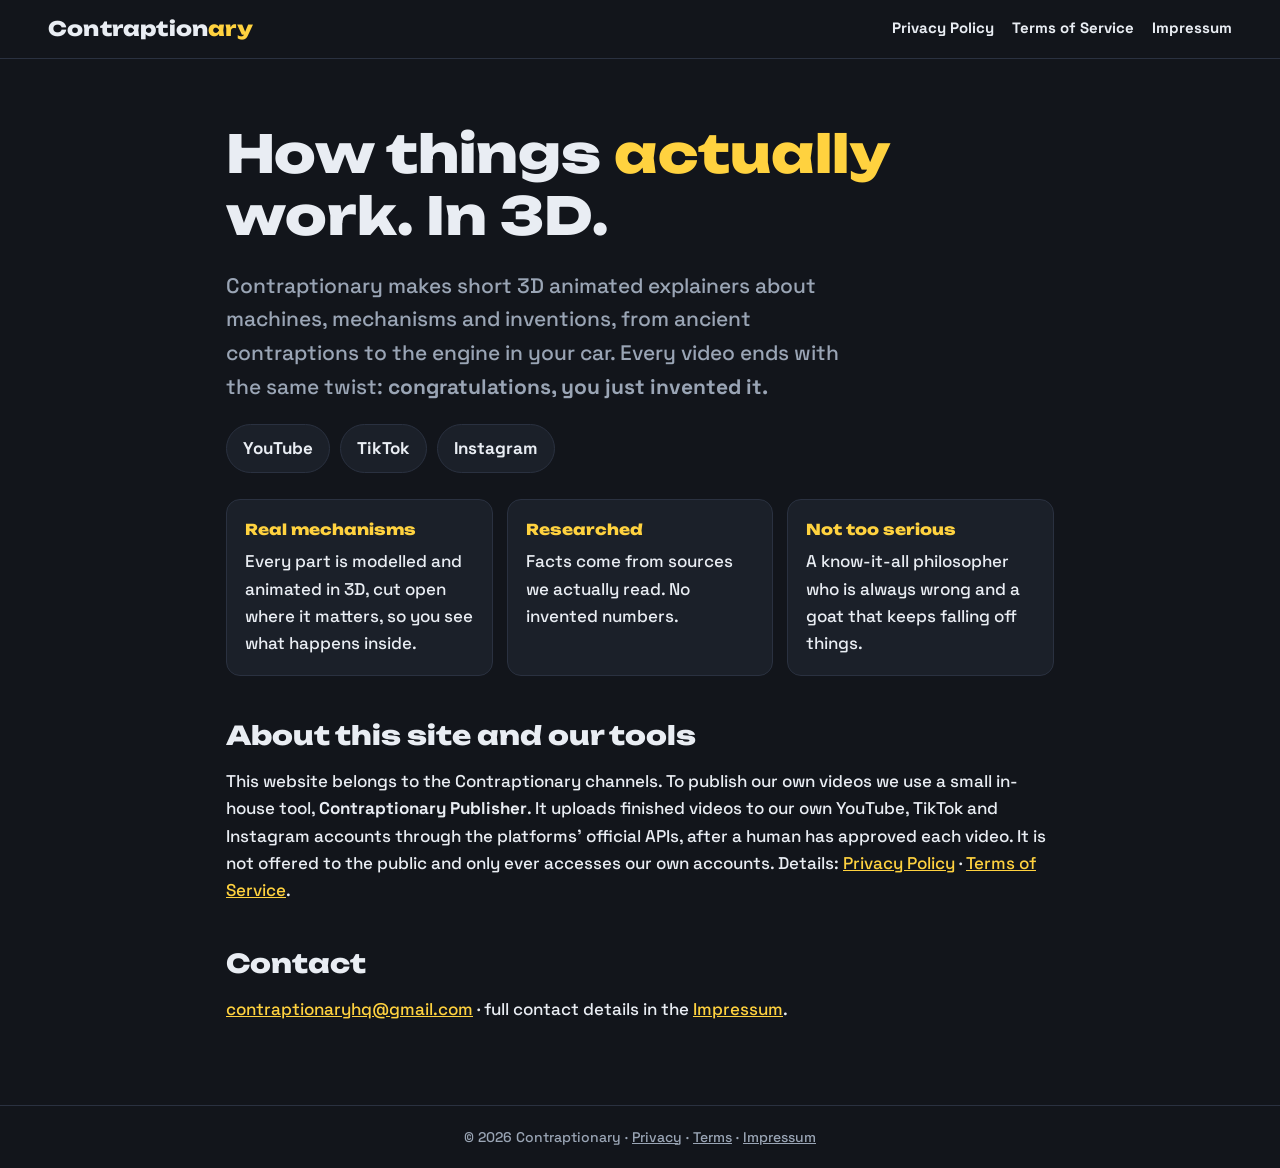
==== index.html @ f8e31d1b "Contraptionary website" ====
<!doctype html>
<html lang="en">
<head>
<meta charset="utf-8">
<meta name="viewport" content="width=device-width, initial-scale=1">
<title>Contraptionary – how things actually work, in 3D</title>
<meta name="description" content="Contraptionary makes short 3D animated explainers about machines, mechanisms and inventions, old and new.">
<link rel="stylesheet" href="style.css">
</head>
<body>
<header class="top">
  <a class="brand" href="index.html">Contraption<span>ary</span></a>
  <nav class="legal" aria-label="Legal">
    <a href="privacy.html">Privacy Policy</a>
    <a href="terms.html">Terms of Service</a>
    <a href="impressum.html">Impressum</a>
  </nav>
</header>

<main class="hero">
  <h1>How things <em>actually</em> work. In 3D.</h1>
  <p class="lead">Contraptionary makes short 3D animated explainers about machines, mechanisms and inventions,
  from ancient contraptions to the engine in your car. Every video ends with the same twist:
  <b>congratulations, you just invented it.</b></p>

  <ul class="channels" aria-label="Channels">
    <li><a href="https://www.youtube.com/@contraptionary">YouTube</a></li>
    <li><a href="https://www.tiktok.com/@contraptionary">TikTok</a></li>
    <li><a href="https://www.instagram.com/contraptionary/">Instagram</a></li>
  </ul>

  <div class="cards">
    <div class="card"><b>Real mechanisms</b>Every part is modelled and animated in 3D, cut open where it matters, so you see what happens inside.</div>
    <div class="card"><b>Researched</b>Facts come from sources we actually read. No invented numbers.</div>
    <div class="card"><b>Not too serious</b>A know-it-all philosopher who is always wrong and a goat that keeps falling off things.</div>
  </div>

  <h2>About this site and our tools</h2>
  <p>This website belongs to the Contraptionary channels. To publish our own videos we use a small in-house tool,
  <b>Contraptionary Publisher</b>. It uploads finished videos to our own YouTube, TikTok and Instagram accounts through
  the platforms' official APIs, after a human has approved each video. It is not offered to the public and only
  ever accesses our own accounts. Details: <a href="privacy.html">Privacy Policy</a> ·
  <a href="terms.html">Terms of Service</a>.</p>

  <h2>Contact</h2>
  <p><a href="mailto:contraptionaryhq@gmail.com">contraptionaryhq@gmail.com</a> · full contact details in the
  <a href="impressum.html">Impressum</a>.</p>
</main>

<footer>© 2026 Contraptionary · <a href="privacy.html">Privacy</a> · <a href="terms.html">Terms</a> · <a href="impressum.html">Impressum</a></footer>
</body>
</html>
---- style.css ----
/* Contraptionary – no external requests (fonts are local, no tracking, no cookies). */
@font-face { font-family: "Unbounded"; src: url("fonts/Unbounded-800.ttf") format("truetype"); font-weight: 800; font-display: swap; }
@font-face { font-family: "Space Grotesk"; src: url("fonts/SpaceGrotesk-500.ttf") format("truetype"); font-weight: 500; font-display: swap; }
@font-face { font-family: "Space Grotesk"; src: url("fonts/SpaceGrotesk-700.ttf") format("truetype"); font-weight: 700; font-display: swap; }

:root {
  --bg: #12151b; --panel: #1b2029; --text: #e9edf3; --muted: #9aa5b5;
  --accent: #ffd23f; --blue: #2680ff; --line: #2a3140;
}
* { box-sizing: border-box; }
html { -webkit-text-size-adjust: 100%; }
body {
  margin: 0; background: var(--bg); color: var(--text);
  font: 500 17px/1.6 "Space Grotesk", system-ui, sans-serif;
}
a { color: var(--accent); }
a:hover { color: #fff; }

header.top {
  display: flex; flex-wrap: wrap; align-items: center; justify-content: space-between; gap: 12px;
  padding: 16px clamp(16px, 5vw, 48px); border-bottom: 1px solid var(--line);
}
.brand { font: 800 20px/1 "Unbounded", sans-serif; color: var(--text); text-decoration: none; letter-spacing: .01em; }
.brand span { color: var(--accent); }
nav.legal { display: flex; flex-wrap: wrap; gap: 6px 18px; font-weight: 700; font-size: 15px; }
nav.legal a { color: var(--text); text-decoration: none; border-bottom: 2px solid transparent; }
nav.legal a:hover, nav.legal a[aria-current="page"] { border-bottom-color: var(--accent); }

main { max-width: 860px; margin: 0 auto; padding: clamp(28px, 6vw, 64px) 16px 64px; }
h1, h2, h3 { font-family: "Unbounded", sans-serif; font-weight: 800; line-height: 1.2; }
h1, h2, h3, main { overflow-wrap: break-word; hyphens: auto; }
code { overflow-wrap: anywhere; }
h1 { font-size: clamp(30px, 6vw, 52px); margin: 0 0 18px; }
h2 { font-size: clamp(20px, 3.4vw, 26px); margin: 44px 0 10px; }
h3 { font-size: 17px; margin: 28px 0 6px; }
.lead { font-size: clamp(18px, 2.4vw, 21px); color: var(--muted); max-width: 640px; }
.hero h1 em { font-style: normal; color: var(--accent); }

.cards { display: grid; grid-template-columns: repeat(auto-fit, minmax(220px, 1fr)); gap: 14px; margin: 26px 0; }
.card { background: var(--panel); border: 1px solid var(--line); border-radius: 14px; padding: 18px; }
.card b { display: block; font-family: "Unbounded", sans-serif; font-size: 15px; margin-bottom: 6px; color: var(--accent); }
.channels { display: flex; flex-wrap: wrap; gap: 10px; margin: 18px 0; padding: 0; list-style: none; }
.channels a {
  display: inline-block; padding: 10px 16px; border-radius: 999px; background: var(--panel);
  border: 1px solid var(--line); color: var(--text); text-decoration: none; font-weight: 700;
}
.channels a:hover { border-color: var(--accent); }

.legaltext p, .legaltext li { color: #d5dbe4; }
.legaltext ul { padding-left: 20px; }
.note { background: var(--panel); border-left: 3px solid var(--blue); padding: 12px 16px; border-radius: 8px; }
.lang { color: var(--muted); font-size: 14px; }
hr { border: 0; border-top: 1px solid var(--line); margin: 48px 0; }

footer { border-top: 1px solid var(--line); padding: 20px 16px; text-align: center; color: var(--muted); font-size: 14px; }
footer a { color: var(--muted); }
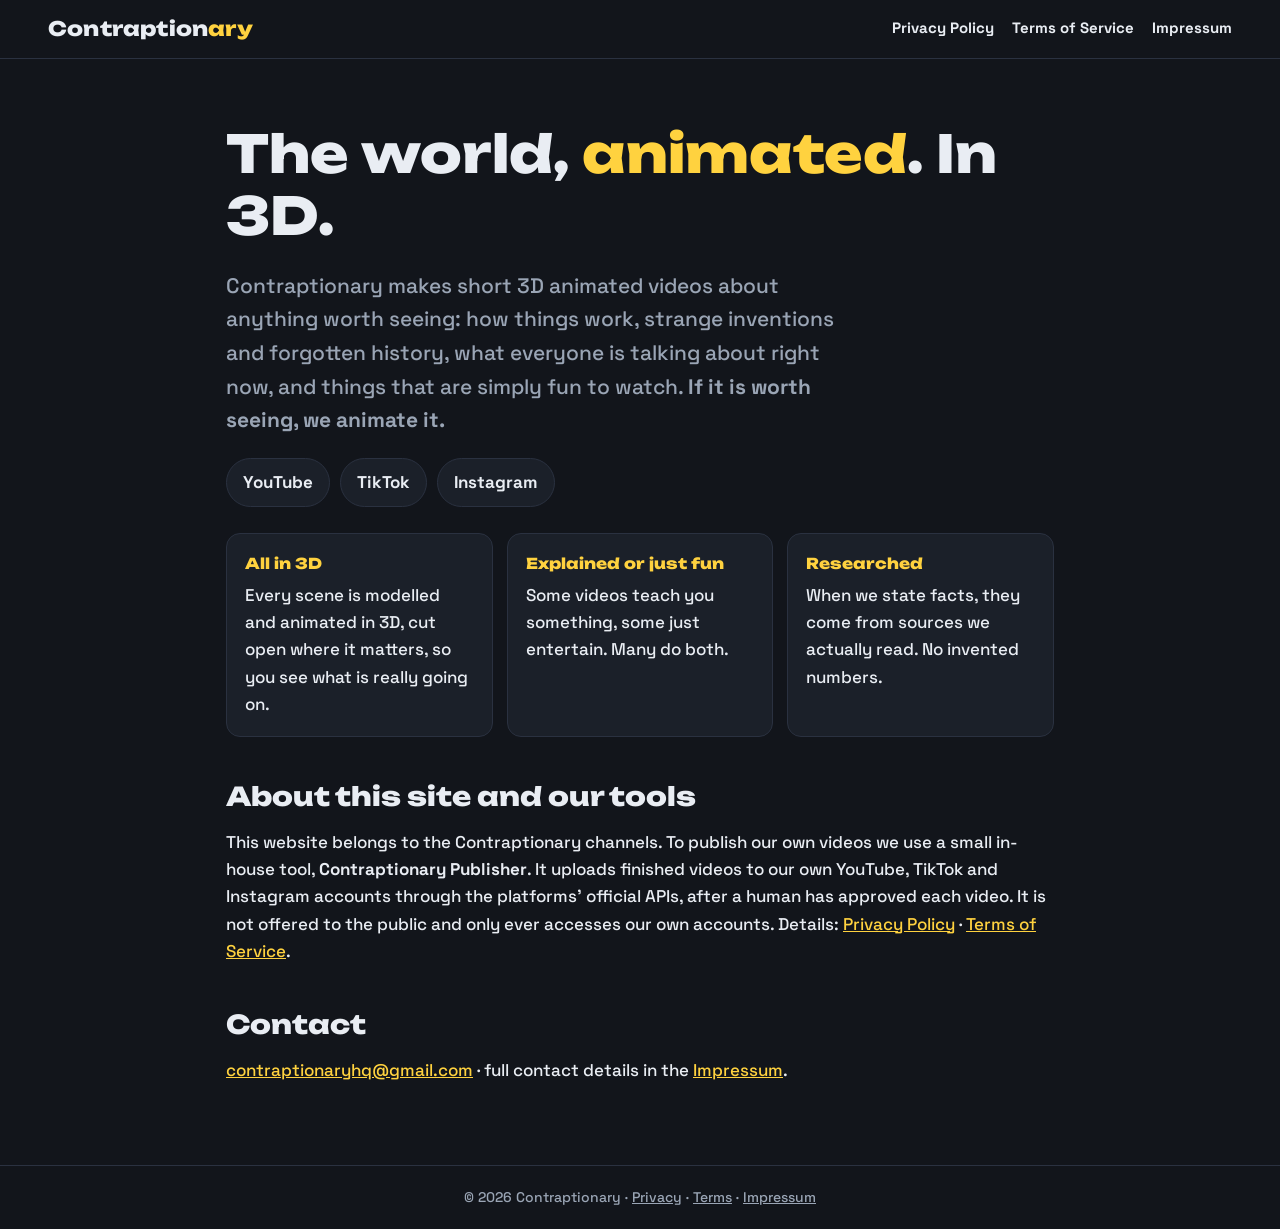
==== commit 41fb2ccc: "Broader channel description" ====
--- a/index.html
+++ b/index.html
@@ -3,8 +3,8 @@
 <head>
 <meta charset="utf-8">
 <meta name="viewport" content="width=device-width, initial-scale=1">
-<title>Contraptionary – how things actually work, in 3D</title>
-<meta name="description" content="Contraptionary makes short 3D animated explainers about machines, mechanisms and inventions, old and new.">
+<title>Contraptionary – the world, animated in 3D</title>
+<meta name="description" content="Contraptionary makes short 3D animated videos: how things work, strange history, trends and pure entertainment.">
 <link rel="stylesheet" href="style.css">
 </head>
 <body>
@@ -18,10 +18,10 @@
 </header>
 
 <main class="hero">
-  <h1>How things <em>actually</em> work. In 3D.</h1>
-  <p class="lead">Contraptionary makes short 3D animated explainers about machines, mechanisms and inventions,
-  from ancient contraptions to the engine in your car. Every video ends with the same twist:
-  <b>congratulations, you just invented it.</b></p>
+  <h1>The world, <em>animated</em>. In 3D.</h1>
+  <p class="lead">Contraptionary makes short 3D animated videos about anything worth seeing:
+  how things work, strange inventions and forgotten history, what everyone is talking about right now,
+  and things that are simply fun to watch. <b>If it is worth seeing, we animate it.</b></p>
 
   <ul class="channels" aria-label="Channels">
     <li><a href="https://www.youtube.com/@contraptionary">YouTube</a></li>
@@ -30,9 +30,9 @@
   </ul>
 
   <div class="cards">
-    <div class="card"><b>Real mechanisms</b>Every part is modelled and animated in 3D, cut open where it matters, so you see what happens inside.</div>
-    <div class="card"><b>Researched</b>Facts come from sources we actually read. No invented numbers.</div>
-    <div class="card"><b>Not too serious</b>A know-it-all philosopher who is always wrong and a goat that keeps falling off things.</div>
+    <div class="card"><b>All in 3D</b>Every scene is modelled and animated in 3D, cut open where it matters, so you see what is really going on.</div>
+    <div class="card"><b>Explained or just fun</b>Some videos teach you something, some just entertain. Many do both.</div>
+    <div class="card"><b>Researched</b>When we state facts, they come from sources we actually read. No invented numbers.</div>
   </div>
 
   <h2>About this site and our tools</h2>
